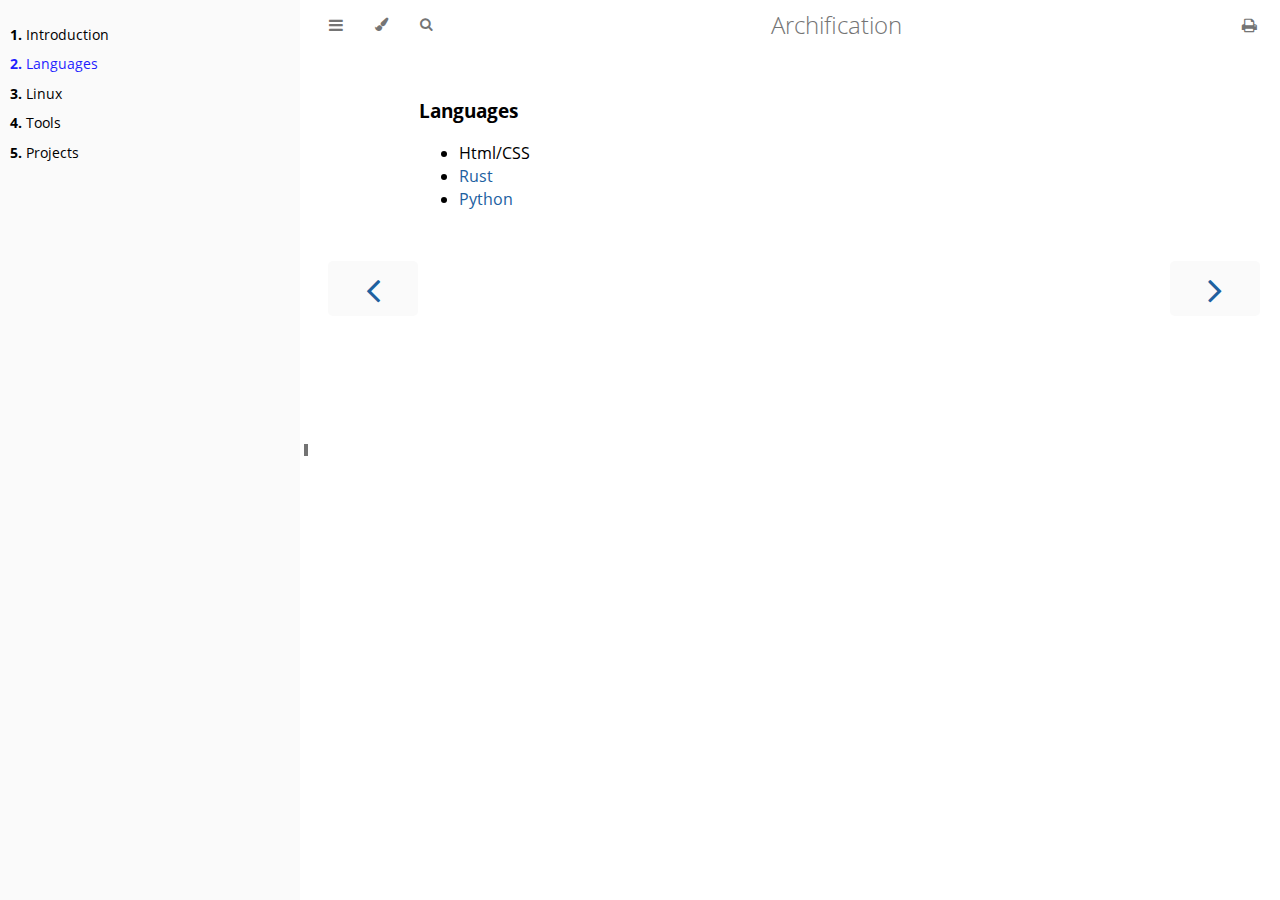
==== languages.html @ 497a0c04 "progress2" ====
<!DOCTYPE HTML>
<html lang="en" class="light" dir="ltr">
    <head>
        <!-- Book generated using mdBook -->
        <meta charset="UTF-8">
        <title>Languages - Archification</title>


        <!-- Custom HTML head -->
        
        <meta name="description" content="">
        <meta name="viewport" content="width=device-width, initial-scale=1">
        <meta name="theme-color" content="#ffffff">

        <link rel="icon" href="favicon.svg">
        <link rel="shortcut icon" href="favicon.png">
        <link rel="stylesheet" href="css/variables.css">
        <link rel="stylesheet" href="css/general.css">
        <link rel="stylesheet" href="css/chrome.css">
        <link rel="stylesheet" href="css/print.css" media="print">

        <!-- Fonts -->
        <link rel="stylesheet" href="FontAwesome/css/font-awesome.css">
        <link rel="stylesheet" href="fonts/fonts.css">

        <!-- Highlight.js Stylesheets -->
        <link rel="stylesheet" href="highlight.css">
        <link rel="stylesheet" href="tomorrow-night.css">
        <link rel="stylesheet" href="ayu-highlight.css">

        <!-- Custom theme stylesheets -->

    </head>
    <body class="sidebar-visible no-js">
    <div id="body-container">
        <!-- Provide site root to javascript -->
        <script>
            var path_to_root = "";
            var default_theme = window.matchMedia("(prefers-color-scheme: dark)").matches ? "navy" : "light";
        </script>

        <!-- Work around some values being stored in localStorage wrapped in quotes -->
        <script>
            try {
                var theme = localStorage.getItem('mdbook-theme');
                var sidebar = localStorage.getItem('mdbook-sidebar');

                if (theme.startsWith('"') && theme.endsWith('"')) {
                    localStorage.setItem('mdbook-theme', theme.slice(1, theme.length - 1));
                }

                if (sidebar.startsWith('"') && sidebar.endsWith('"')) {
                    localStorage.setItem('mdbook-sidebar', sidebar.slice(1, sidebar.length - 1));
                }
            } catch (e) { }
        </script>

        <!-- Set the theme before any content is loaded, prevents flash -->
        <script>
            var theme;
            try { theme = localStorage.getItem('mdbook-theme'); } catch(e) { }
            if (theme === null || theme === undefined) { theme = default_theme; }
            var html = document.querySelector('html');
            html.classList.remove('light')
            html.classList.add(theme);
            var body = document.querySelector('body');
            body.classList.remove('no-js')
            body.classList.add('js');
        </script>

        <input type="checkbox" id="sidebar-toggle-anchor" class="hidden">

        <!-- Hide / unhide sidebar before it is displayed -->
        <script>
            var body = document.querySelector('body');
            var sidebar = null;
            var sidebar_toggle = document.getElementById("sidebar-toggle-anchor");
            if (document.body.clientWidth >= 1080) {
                try { sidebar = localStorage.getItem('mdbook-sidebar'); } catch(e) { }
                sidebar = sidebar || 'visible';
            } else {
                sidebar = 'hidden';
            }
            sidebar_toggle.checked = sidebar === 'visible';
            body.classList.remove('sidebar-visible');
            body.classList.add("sidebar-" + sidebar);
        </script>

        <nav id="sidebar" class="sidebar" aria-label="Table of contents">
            <div class="sidebar-scrollbox">
                <ol class="chapter"><li class="chapter-item expanded "><a href="index.html"><strong aria-hidden="true">1.</strong> Introduction</a></li><li class="chapter-item expanded "><a href="languages.html" class="active"><strong aria-hidden="true">2.</strong> Languages</a></li><li class="chapter-item expanded "><a href="linux.html"><strong aria-hidden="true">3.</strong> Linux</a></li><li class="chapter-item expanded "><a href="tools.html"><strong aria-hidden="true">4.</strong> Tools</a></li><li class="chapter-item expanded "><a href="projects.html"><strong aria-hidden="true">5.</strong> Projects</a></li></ol>
            </div>
            <div id="sidebar-resize-handle" class="sidebar-resize-handle">
                <div class="sidebar-resize-indicator"></div>
            </div>
        </nav>

        <!-- Track and set sidebar scroll position -->
        <script>
            var sidebarScrollbox = document.querySelector('#sidebar .sidebar-scrollbox');
            sidebarScrollbox.addEventListener('click', function(e) {
                if (e.target.tagName === 'A') {
                    sessionStorage.setItem('sidebar-scroll', sidebarScrollbox.scrollTop);
                }
            }, { passive: true });
            var sidebarScrollTop = sessionStorage.getItem('sidebar-scroll');
            sessionStorage.removeItem('sidebar-scroll');
            if (sidebarScrollTop) {
                // preserve sidebar scroll position when navigating via links within sidebar
                sidebarScrollbox.scrollTop = sidebarScrollTop;
            } else {
                // scroll sidebar to current active section when navigating via "next/previous chapter" buttons
                var activeSection = document.querySelector('#sidebar .active');
                if (activeSection) {
                    activeSection.scrollIntoView({ block: 'center' });
                }
            }
        </script>

        <div id="page-wrapper" class="page-wrapper">

            <div class="page">
                                <div id="menu-bar-hover-placeholder"></div>
                <div id="menu-bar" class="menu-bar sticky">
                    <div class="left-buttons">
                        <label id="sidebar-toggle" class="icon-button" for="sidebar-toggle-anchor" title="Toggle Table of Contents" aria-label="Toggle Table of Contents" aria-controls="sidebar">
                            <i class="fa fa-bars"></i>
                        </label>
                        <button id="theme-toggle" class="icon-button" type="button" title="Change theme" aria-label="Change theme" aria-haspopup="true" aria-expanded="false" aria-controls="theme-list">
                            <i class="fa fa-paint-brush"></i>
                        </button>
                        <ul id="theme-list" class="theme-popup" aria-label="Themes" role="menu">
                            <li role="none"><button role="menuitem" class="theme" id="light">Light</button></li>
                            <li role="none"><button role="menuitem" class="theme" id="rust">Rust</button></li>
                            <li role="none"><button role="menuitem" class="theme" id="coal">Coal</button></li>
                            <li role="none"><button role="menuitem" class="theme" id="navy">Navy</button></li>
                            <li role="none"><button role="menuitem" class="theme" id="ayu">Ayu</button></li>
                        </ul>
                        <button id="search-toggle" class="icon-button" type="button" title="Search. (Shortkey: s)" aria-label="Toggle Searchbar" aria-expanded="false" aria-keyshortcuts="S" aria-controls="searchbar">
                            <i class="fa fa-search"></i>
                        </button>
                    </div>

                    <h1 class="menu-title">Archification</h1>

                    <div class="right-buttons">
                        <a href="print.html" title="Print this book" aria-label="Print this book">
                            <i id="print-button" class="fa fa-print"></i>
                        </a>

                    </div>
                </div>

                <div id="search-wrapper" class="hidden">
                    <form id="searchbar-outer" class="searchbar-outer">
                        <input type="search" id="searchbar" name="searchbar" placeholder="Search this book ..." aria-controls="searchresults-outer" aria-describedby="searchresults-header">
                    </form>
                    <div id="searchresults-outer" class="searchresults-outer hidden">
                        <div id="searchresults-header" class="searchresults-header"></div>
                        <ul id="searchresults">
                        </ul>
                    </div>
                </div>

                <!-- Apply ARIA attributes after the sidebar and the sidebar toggle button are added to the DOM -->
                <script>
                    document.getElementById('sidebar-toggle').setAttribute('aria-expanded', sidebar === 'visible');
                    document.getElementById('sidebar').setAttribute('aria-hidden', sidebar !== 'visible');
                    Array.from(document.querySelectorAll('#sidebar a')).forEach(function(link) {
                        link.setAttribute('tabIndex', sidebar === 'visible' ? 0 : -1);
                    });
                </script>

                <div id="content" class="content">
                    <main>
                        <h3 id="languages"><a class="header" href="#languages">Languages</a></h3>
<ul>
<li>Html/CSS</li>
<li><a href="https://www.rust-lang.org/">Rust</a></li>
<li><a href="https://www.python.org/">Python</a></li>
</ul>

                    </main>

                    <nav class="nav-wrapper" aria-label="Page navigation">
                        <!-- Mobile navigation buttons -->
                            <a rel="prev" href="index.html" class="mobile-nav-chapters previous" title="Previous chapter" aria-label="Previous chapter" aria-keyshortcuts="Left">
                                <i class="fa fa-angle-left"></i>
                            </a>

                            <a rel="next prefetch" href="linux.html" class="mobile-nav-chapters next" title="Next chapter" aria-label="Next chapter" aria-keyshortcuts="Right">
                                <i class="fa fa-angle-right"></i>
                            </a>

                        <div style="clear: both"></div>
                    </nav>
                </div>
            </div>

            <nav class="nav-wide-wrapper" aria-label="Page navigation">
                    <a rel="prev" href="index.html" class="nav-chapters previous" title="Previous chapter" aria-label="Previous chapter" aria-keyshortcuts="Left">
                        <i class="fa fa-angle-left"></i>
                    </a>

                    <a rel="next prefetch" href="linux.html" class="nav-chapters next" title="Next chapter" aria-label="Next chapter" aria-keyshortcuts="Right">
                        <i class="fa fa-angle-right"></i>
                    </a>
            </nav>

        </div>




        <script>
            window.playground_copyable = true;
        </script>


        <script src="elasticlunr.min.js"></script>
        <script src="mark.min.js"></script>
        <script src="searcher.js"></script>

        <script src="clipboard.min.js"></script>
        <script src="highlight.js"></script>
        <script src="book.js"></script>

        <!-- Custom JS scripts -->


    </div>
    </body>
</html>
---- css/variables.css ----
/* Globals */

:root {
    --sidebar-width: 300px;
    --sidebar-resize-indicator-width: 8px;
    --sidebar-resize-indicator-space: 2px;
    --page-padding: 15px;
    --content-max-width: 750px;
    --menu-bar-height: 50px;
    --mono-font: "Source Code Pro", Consolas, "Ubuntu Mono", Menlo, "DejaVu Sans Mono", monospace, monospace;
    --code-font-size: 0.875em /* please adjust the ace font size accordingly in editor.js */
}

/* Themes */

.ayu {
    --bg: hsl(210, 25%, 8%);
    --fg: #c5c5c5;

    --sidebar-bg: #14191f;
    --sidebar-fg: #c8c9db;
    --sidebar-non-existant: #5c6773;
    --sidebar-active: #ffb454;
    --sidebar-spacer: #2d334f;

    --scrollbar: var(--sidebar-fg);

    --icons: #737480;
    --icons-hover: #b7b9cc;

    --links: #0096cf;

    --inline-code-color: #ffb454;

    --theme-popup-bg: #14191f;
    --theme-popup-border: #5c6773;
    --theme-hover: #191f26;

    --quote-bg: hsl(226, 15%, 17%);
    --quote-border: hsl(226, 15%, 22%);

    --warning-border: #ff8e00;

    --table-border-color: hsl(210, 25%, 13%);
    --table-header-bg: hsl(210, 25%, 28%);
    --table-alternate-bg: hsl(210, 25%, 11%);

    --searchbar-border-color: #848484;
    --searchbar-bg: #424242;
    --searchbar-fg: #fff;
    --searchbar-shadow-color: #d4c89f;
    --searchresults-header-fg: #666;
    --searchresults-border-color: #888;
    --searchresults-li-bg: #252932;
    --search-mark-bg: #e3b171;

    --color-scheme: dark;
}

.coal {
    --bg: hsl(200, 7%, 8%);
    --fg: #98a3ad;

    --sidebar-bg: #292c2f;
    --sidebar-fg: #a1adb8;
    --sidebar-non-existant: #505254;
    --sidebar-active: #3473ad;
    --sidebar-spacer: #393939;

    --scrollbar: var(--sidebar-fg);

    --icons: #43484d;
    --icons-hover: #b3c0cc;

    --links: #2b79a2;

    --inline-code-color: #c5c8c6;

    --theme-popup-bg: #141617;
    --theme-popup-border: #43484d;
    --theme-hover: #1f2124;

    --quote-bg: hsl(234, 21%, 18%);
    --quote-border: hsl(234, 21%, 23%);

    --warning-border: #ff8e00;

    --table-border-color: hsl(200, 7%, 13%);
    --table-header-bg: hsl(200, 7%, 28%);
    --table-alternate-bg: hsl(200, 7%, 11%);

    --searchbar-border-color: #aaa;
    --searchbar-bg: #b7b7b7;
    --searchbar-fg: #000;
    --searchbar-shadow-color: #aaa;
    --searchresults-header-fg: #666;
    --searchresults-border-color: #98a3ad;
    --searchresults-li-bg: #2b2b2f;
    --search-mark-bg: #355c7d;

    --color-scheme: dark;
}

.light {
    --bg: hsl(0, 0%, 100%);
    --fg: hsl(0, 0%, 0%);

    --sidebar-bg: #fafafa;
    --sidebar-fg: hsl(0, 0%, 0%);
    --sidebar-non-existant: #aaaaaa;
    --sidebar-active: #1f1fff;
    --sidebar-spacer: #f4f4f4;

    --scrollbar: #8F8F8F;

    --icons: #747474;
    --icons-hover: #000000;

    --links: #20609f;

    --inline-code-color: #301900;

    --theme-popup-bg: #fafafa;
    --theme-popup-border: #cccccc;
    --theme-hover: #e6e6e6;

    --quote-bg: hsl(197, 37%, 96%);
    --quote-border: hsl(197, 37%, 91%);

    --warning-border: #ff8e00;

    --table-border-color: hsl(0, 0%, 95%);
    --table-header-bg: hsl(0, 0%, 80%);
    --table-alternate-bg: hsl(0, 0%, 97%);

    --searchbar-border-color: #aaa;
    --searchbar-bg: #fafafa;
    --searchbar-fg: #000;
    --searchbar-shadow-color: #aaa;
    --searchresults-header-fg: #666;
    --searchresults-border-color: #888;
    --searchresults-li-bg: #e4f2fe;
    --search-mark-bg: #a2cff5;

    --color-scheme: light;
}

.navy {
    --bg: hsl(226, 23%, 11%);
    --fg: #bcbdd0;

    --sidebar-bg: #282d3f;
    --sidebar-fg: #c8c9db;
    --sidebar-non-existant: #505274;
    --sidebar-active: #2b79a2;
    --sidebar-spacer: #2d334f;

    --scrollbar: var(--sidebar-fg);

    --icons: #737480;
    --icons-hover: #b7b9cc;

    --links: #2b79a2;

    --inline-code-color: #c5c8c6;

    --theme-popup-bg: #161923;
    --theme-popup-border: #737480;
    --theme-hover: #282e40;

    --quote-bg: hsl(226, 15%, 17%);
    --quote-border: hsl(226, 15%, 22%);

    --warning-border: #ff8e00;

    --table-border-color: hsl(226, 23%, 16%);
    --table-header-bg: hsl(226, 23%, 31%);
    --table-alternate-bg: hsl(226, 23%, 14%);

    --searchbar-border-color: #aaa;
    --searchbar-bg: #aeaec6;
    --searchbar-fg: #000;
    --searchbar-shadow-color: #aaa;
    --searchresults-header-fg: #5f5f71;
    --searchresults-border-color: #5c5c68;
    --searchresults-li-bg: #242430;
    --search-mark-bg: #a2cff5;

    --color-scheme: dark;
}

.rust {
    --bg: hsl(60, 9%, 87%);
    --fg: #262625;

    --sidebar-bg: #3b2e2a;
    --sidebar-fg: #c8c9db;
    --sidebar-non-existant: #505254;
    --sidebar-active: #e69f67;
    --sidebar-spacer: #45373a;

    --scrollbar: var(--sidebar-fg);

    --icons: #737480;
    --icons-hover: #262625;

    --links: #2b79a2;

    --inline-code-color: #6e6b5e;

    --theme-popup-bg: #e1e1db;
    --theme-popup-border: #b38f6b;
    --theme-hover: #99908a;

    --quote-bg: hsl(60, 5%, 75%);
    --quote-border: hsl(60, 5%, 70%);

    --warning-border: #ff8e00;

    --table-border-color: hsl(60, 9%, 82%);
    --table-header-bg: #b3a497;
    --table-alternate-bg: hsl(60, 9%, 84%);

    --searchbar-border-color: #aaa;
    --searchbar-bg: #fafafa;
    --searchbar-fg: #000;
    --searchbar-shadow-color: #aaa;
    --searchresults-header-fg: #666;
    --searchresults-border-color: #888;
    --searchresults-li-bg: #dec2a2;
    --search-mark-bg: #e69f67;

    --color-scheme: light;
}

@media (prefers-color-scheme: dark) {
    .light.no-js {
        --bg: hsl(200, 7%, 8%);
        --fg: #98a3ad;

        --sidebar-bg: #292c2f;
        --sidebar-fg: #a1adb8;
        --sidebar-non-existant: #505254;
        --sidebar-active: #3473ad;
        --sidebar-spacer: #393939;

        --scrollbar: var(--sidebar-fg);

        --icons: #43484d;
        --icons-hover: #b3c0cc;

        --links: #2b79a2;

        --inline-code-color: #c5c8c6;

        --theme-popup-bg: #141617;
        --theme-popup-border: #43484d;
        --theme-hover: #1f2124;

        --quote-bg: hsl(234, 21%, 18%);
        --quote-border: hsl(234, 21%, 23%);

        --warning-border: #ff8e00;

        --table-border-color: hsl(200, 7%, 13%);
        --table-header-bg: hsl(200, 7%, 28%);
        --table-alternate-bg: hsl(200, 7%, 11%);

        --searchbar-border-color: #aaa;
        --searchbar-bg: #b7b7b7;
        --searchbar-fg: #000;
        --searchbar-shadow-color: #aaa;
        --searchresults-header-fg: #666;
        --searchresults-border-color: #98a3ad;
        --searchresults-li-bg: #2b2b2f;
        --search-mark-bg: #355c7d;
    }
}
---- css/general.css ----
/* Base styles and content styles */

:root {
    /* Browser default font-size is 16px, this way 1 rem = 10px */
    font-size: 62.5%;
    color-scheme: var(--color-scheme);
}

html {
    font-family: "Open Sans", sans-serif;
    color: var(--fg);
    background-color: var(--bg);
    text-size-adjust: none;
    -webkit-text-size-adjust: none;
}

body {
    margin: 0;
    font-size: 1.6rem;
    overflow-x: hidden;
}

code {
    font-family: var(--mono-font) !important;
    font-size: var(--code-font-size);
    direction: ltr !important;
}

/* make long words/inline code not x overflow */
main {
    overflow-wrap: break-word;
}

/* make wide tables scroll if they overflow */
.table-wrapper {
    overflow-x: auto;
}

/* Don't change font size in headers. */
h1 code, h2 code, h3 code, h4 code, h5 code, h6 code {
    font-size: unset;
}

.left { float: left; }
.right { float: right; }
.boring { opacity: 0.6; }
.hide-boring .boring { display: none; }
.hidden { display: none !important; }

h2, h3 { margin-block-start: 2.5em; }
h4, h5 { margin-block-start: 2em; }

.header + .header h3,
.header + .header h4,
.header + .header h5 {
    margin-block-start: 1em;
}

h1:target::before,
h2:target::before,
h3:target::before,
h4:target::before,
h5:target::before,
h6:target::before {
    display: inline-block;
    content: "»";
    margin-inline-start: -30px;
    width: 30px;
}

/* This is broken on Safari as of version 14, but is fixed
   in Safari Technology Preview 117 which I think will be Safari 14.2.
   https://bugs.webkit.org/show_bug.cgi?id=218076
*/
:target {
    /* Safari does not support logical properties */
    scroll-margin-top: calc(var(--menu-bar-height) + 0.5em);
}

.page {
    outline: 0;
    padding: 0 var(--page-padding);
    margin-block-start: calc(0px - var(--menu-bar-height)); /* Compensate for the #menu-bar-hover-placeholder */
}
.page-wrapper {
    box-sizing: border-box;
    background-color: var(--bg);
}
.no-js .page-wrapper,
.js:not(.sidebar-resizing) .page-wrapper {
    transition: margin-left 0.3s ease, transform 0.3s ease; /* Animation: slide away */
}
[dir=rtl] .js:not(.sidebar-resizing) .page-wrapper {
    transition: margin-right 0.3s ease, transform 0.3s ease; /* Animation: slide away */
}

.content {
    overflow-y: auto;
    padding: 0 5px 50px 5px;
}
.content main {
    margin-inline-start: auto;
    margin-inline-end: auto;
    max-width: var(--content-max-width);
}
.content p { line-height: 1.45em; }
.content ol { line-height: 1.45em; }
.content ul { line-height: 1.45em; }
.content a { text-decoration: none; }
.content a:hover { text-decoration: underline; }
.content img, .content video { max-width: 100%; }
.content .header:link,
.content .header:visited {
    color: var(--fg);
}
.content .header:link,
.content .header:visited:hover {
    text-decoration: none;
}

table {
    margin: 0 auto;
    border-collapse: collapse;
}
table td {
    padding: 3px 20px;
    border: 1px var(--table-border-color) solid;
}
table thead {
    background: var(--table-header-bg);
}
table thead td {
    font-weight: 700;
    border: none;
}
table thead th {
    padding: 3px 20px;
}
table thead tr {
    border: 1px var(--table-header-bg) solid;
}
/* Alternate background colors for rows */
table tbody tr:nth-child(2n) {
    background: var(--table-alternate-bg);
}


blockquote {
    margin: 20px 0;
    padding: 0 20px;
    color: var(--fg);
    background-color: var(--quote-bg);
    border-block-start: .1em solid var(--quote-border);
    border-block-end: .1em solid var(--quote-border);
}

.warning {
    margin: 20px;
    padding: 0 20px;
    border-inline-start: 2px solid var(--warning-border);
}

.warning:before {
    position: absolute;
    width: 3rem;
    height: 3rem;
    margin-inline-start: calc(-1.5rem - 21px);
    content: "ⓘ";
    text-align: center;
    background-color: var(--bg);
    color: var(--warning-border);
    font-weight: bold;
    font-size: 2rem;
}

blockquote .warning:before {
    background-color: var(--quote-bg);
}

kbd {
    background-color: var(--table-border-color);
    border-radius: 4px;
    border: solid 1px var(--theme-popup-border);
    box-shadow: inset 0 -1px 0 var(--theme-hover);
    display: inline-block;
    font-size: var(--code-font-size);
    font-family: var(--mono-font);
    line-height: 10px;
    padding: 4px 5px;
    vertical-align: middle;
}

:not(.footnote-definition) + .footnote-definition,
.footnote-definition + :not(.footnote-definition) {
    margin-block-start: 2em;
}
.footnote-definition {
    font-size: 0.9em;
    margin: 0.5em 0;
}
.footnote-definition p {
    display: inline;
}

.tooltiptext {
    position: absolute;
    visibility: hidden;
    color: #fff;
    background-color: #333;
    transform: translateX(-50%); /* Center by moving tooltip 50% of its width left */
    left: -8px; /* Half of the width of the icon */
    top: -35px;
    font-size: 0.8em;
    text-align: center;
    border-radius: 6px;
    padding: 5px 8px;
    margin: 5px;
    z-index: 1000;
}
.tooltipped .tooltiptext {
    visibility: visible;
}

.chapter li.part-title {
    color: var(--sidebar-fg);
    margin: 5px 0px;
    font-weight: bold;
}

.result-no-output {
    font-style: italic;
}
---- css/chrome.css ----
/* CSS for UI elements (a.k.a. chrome) */

html {
    scrollbar-color: var(--scrollbar) var(--bg);
}
#searchresults a,
.content a:link,
a:visited,
a > .hljs {
    color: var(--links);
}

/*
    body-container is necessary because mobile browsers don't seem to like
    overflow-x on the body tag when there is a <meta name="viewport"> tag.
*/
#body-container {
    /*
        This is used when the sidebar pushes the body content off the side of
        the screen on small screens. Without it, dragging on mobile Safari
        will want to reposition the viewport in a weird way.
    */
    overflow-x: clip;
}

/* Menu Bar */

#menu-bar,
#menu-bar-hover-placeholder {
    z-index: 101;
    margin: auto calc(0px - var(--page-padding));
}
#menu-bar {
    position: relative;
    display: flex;
    flex-wrap: wrap;
    background-color: var(--bg);
    border-block-end-color: var(--bg);
    border-block-end-width: 1px;
    border-block-end-style: solid;
}
#menu-bar.sticky,
.js #menu-bar-hover-placeholder:hover + #menu-bar,
.js #menu-bar:hover,
.js.sidebar-visible #menu-bar {
    position: -webkit-sticky;
    position: sticky;
    top: 0 !important;
}
#menu-bar-hover-placeholder {
    position: sticky;
    position: -webkit-sticky;
    top: 0;
    height: var(--menu-bar-height);
}
#menu-bar.bordered {
    border-block-end-color: var(--table-border-color);
}
#menu-bar i, #menu-bar .icon-button {
    position: relative;
    padding: 0 8px;
    z-index: 10;
    line-height: var(--menu-bar-height);
    cursor: pointer;
    transition: color 0.5s;
}
@media only screen and (max-width: 420px) {
    #menu-bar i, #menu-bar .icon-button {
        padding: 0 5px;
    }
}

.icon-button {
    border: none;
    background: none;
    padding: 0;
    color: inherit;
}
.icon-button i {
    margin: 0;
}

.right-buttons {
    margin: 0 15px;
}
.right-buttons a {
    text-decoration: none;
}

.left-buttons {
    display: flex;
    margin: 0 5px;
}
.no-js .left-buttons button {
    display: none;
}

.menu-title {
    display: inline-block;
    font-weight: 200;
    font-size: 2.4rem;
    line-height: var(--menu-bar-height);
    text-align: center;
    margin: 0;
    flex: 1;
    white-space: nowrap;
    overflow: hidden;
    text-overflow: ellipsis;
}
.js .menu-title {
    cursor: pointer;
}

.menu-bar,
.menu-bar:visited,
.nav-chapters,
.nav-chapters:visited,
.mobile-nav-chapters,
.mobile-nav-chapters:visited,
.menu-bar .icon-button,
.menu-bar a i {
    color: var(--icons);
}

.menu-bar i:hover,
.menu-bar .icon-button:hover,
.nav-chapters:hover,
.mobile-nav-chapters i:hover {
    color: var(--icons-hover);
}

/* Nav Icons */

.nav-chapters {
    font-size: 2.5em;
    text-align: center;
    text-decoration: none;

    position: fixed;
    top: 0;
    bottom: 0;
    margin: 0;
    max-width: 150px;
    min-width: 90px;

    display: flex;
    justify-content: center;
    align-content: center;
    flex-direction: column;

    transition: color 0.5s, background-color 0.5s;
}

.nav-chapters:hover {
    text-decoration: none;
    background-color: var(--theme-hover);
    transition: background-color 0.15s, color 0.15s;
}

.nav-wrapper {
    margin-block-start: 50px;
    display: none;
}

.mobile-nav-chapters {
    font-size: 2.5em;
    text-align: center;
    text-decoration: none;
    width: 90px;
    border-radius: 5px;
    background-color: var(--sidebar-bg);
}

/* Only Firefox supports flow-relative values */
.previous { float: left; }
[dir=rtl] .previous { float: right; }

/* Only Firefox supports flow-relative values */
.next {
    float: right;
    right: var(--page-padding);
}
[dir=rtl] .next {
    float: left;
    right: unset;
    left: var(--page-padding);
}

/* Use the correct buttons for RTL layouts*/
[dir=rtl] .previous i.fa-angle-left:before {content:"\f105";}
[dir=rtl] .next i.fa-angle-right:before { content:"\f104"; }

@media only screen and (max-width: 1080px) {
    .nav-wide-wrapper { display: none; }
    .nav-wrapper { display: block; }
}

/* sidebar-visible */
@media only screen and (max-width: 1380px) {
    #sidebar-toggle-anchor:checked ~ .page-wrapper .nav-wide-wrapper { display: none; }
    #sidebar-toggle-anchor:checked ~ .page-wrapper .nav-wrapper { display: block; }
}

/* Inline code */

:not(pre) > .hljs {
    display: inline;
    padding: 0.1em 0.3em;
    border-radius: 3px;
}

:not(pre):not(a) > .hljs {
    color: var(--inline-code-color);
    overflow-x: initial;
}

a:hover > .hljs {
    text-decoration: underline;
}

pre {
    position: relative;
}
pre > .buttons {
    position: absolute;
    z-index: 100;
    right: 0px;
    top: 2px;
    margin: 0px;
    padding: 2px 0px;

    color: var(--sidebar-fg);
    cursor: pointer;
    visibility: hidden;
    opacity: 0;
    transition: visibility 0.1s linear, opacity 0.1s linear;
}
pre:hover > .buttons {
    visibility: visible;
    opacity: 1
}
pre > .buttons :hover {
    color: var(--sidebar-active);
    border-color: var(--icons-hover);
    background-color: var(--theme-hover);
}
pre > .buttons i {
    margin-inline-start: 8px;
}
pre > .buttons button {
    cursor: inherit;
    margin: 0px 5px;
    padding: 3px 5px;
    font-size: 14px;

    border-style: solid;
    border-width: 1px;
    border-radius: 4px;
    border-color: var(--icons);
    background-color: var(--theme-popup-bg);
    transition: 100ms;
    transition-property: color,border-color,background-color;
    color: var(--icons);
}
@media (pointer: coarse) {
    pre > .buttons button {
        /* On mobile, make it easier to tap buttons. */
        padding: 0.3rem 1rem;
    }

    .sidebar-resize-indicator {
        /* Hide resize indicator on devices with limited accuracy */
        display: none;
    }
}
pre > code {
    display: block;
    padding: 1rem;
}

/* FIXME: ACE editors overlap their buttons because ACE does absolute
   positioning within the code block which breaks padding. The only solution I
   can think of is to move the padding to the outer pre tag (or insert a div
   wrapper), but that would require fixing a whole bunch of CSS rules.
*/
.hljs.ace_editor {
  padding: 0rem 0rem;
}

pre > .result {
    margin-block-start: 10px;
}

/* Search */

#searchresults a {
    text-decoration: none;
}

mark {
    border-radius: 2px;
    padding-block-start: 0;
    padding-block-end: 1px;
    padding-inline-start: 3px;
    padding-inline-end: 3px;
    margin-block-start: 0;
    margin-block-end: -1px;
    margin-inline-start: -3px;
    margin-inline-end: -3px;
    background-color: var(--search-mark-bg);
    transition: background-color 300ms linear;
    cursor: pointer;
}

mark.fade-out {
    background-color: rgba(0,0,0,0) !important;
    cursor: auto;
}

.searchbar-outer {
    margin-inline-start: auto;
    margin-inline-end: auto;
    max-width: var(--content-max-width);
}

#searchbar {
    width: 100%;
    margin-block-start: 5px;
    margin-block-end: 0;
    margin-inline-start: auto;
    margin-inline-end: auto;
    padding: 10px 16px;
    transition: box-shadow 300ms ease-in-out;
    border: 1px solid var(--searchbar-border-color);
    border-radius: 3px;
    background-color: var(--searchbar-bg);
    color: var(--searchbar-fg);
}
#searchbar:focus,
#searchbar.active {
    box-shadow: 0 0 3px var(--searchbar-shadow-color);
}

.searchresults-header {
    font-weight: bold;
    font-size: 1em;
    padding-block-start: 18px;
    padding-block-end: 0;
    padding-inline-start: 5px;
    padding-inline-end: 0;
    color: var(--searchresults-header-fg);
}

.searchresults-outer {
    margin-inline-start: auto;
    margin-inline-end: auto;
    max-width: var(--content-max-width);
    border-block-end: 1px dashed var(--searchresults-border-color);
}

ul#searchresults {
    list-style: none;
    padding-inline-start: 20px;
}
ul#searchresults li {
    margin: 10px 0px;
    padding: 2px;
    border-radius: 2px;
}
ul#searchresults li.focus {
    background-color: var(--searchresults-li-bg);
}
ul#searchresults span.teaser {
    display: block;
    clear: both;
    margin-block-start: 5px;
    margin-block-end: 0;
    margin-inline-start: 20px;
    margin-inline-end: 0;
    font-size: 0.8em;
}
ul#searchresults span.teaser em {
    font-weight: bold;
    font-style: normal;
}

/* Sidebar */

.sidebar {
    position: fixed;
    left: 0;
    top: 0;
    bottom: 0;
    width: var(--sidebar-width);
    font-size: 0.875em;
    box-sizing: border-box;
    -webkit-overflow-scrolling: touch;
    overscroll-behavior-y: contain;
    background-color: var(--sidebar-bg);
    color: var(--sidebar-fg);
}
[dir=rtl] .sidebar { left: unset; right: 0; }
.sidebar-resizing {
    -moz-user-select: none;
    -webkit-user-select: none;
    -ms-user-select: none;
    user-select: none;
}
.no-js .sidebar,
.js:not(.sidebar-resizing) .sidebar {
    transition: transform 0.3s; /* Animation: slide away */
}
.sidebar code {
    line-height: 2em;
}
.sidebar .sidebar-scrollbox {
    overflow-y: auto;
    position: absolute;
    top: 0;
    bottom: 0;
    left: 0;
    right: 0;
    padding: 10px 10px;
}
.sidebar .sidebar-resize-handle {
    position: absolute;
    cursor: col-resize;
    width: 0;
    right: calc(var(--sidebar-resize-indicator-width) * -1);
    top: 0;
    bottom: 0;
    display: flex;
    align-items: center;
}

.sidebar-resize-handle .sidebar-resize-indicator {
    width: 100%;
    height: 12px;
    background-color: var(--icons);
    margin-inline-start: var(--sidebar-resize-indicator-space);
}

[dir=rtl] .sidebar .sidebar-resize-handle {
    left: calc(var(--sidebar-resize-indicator-width) * -1);
    right: unset;
}
.js .sidebar .sidebar-resize-handle {
    cursor: col-resize;
    width: calc(var(--sidebar-resize-indicator-width) - var(--sidebar-resize-indicator-space));
}
/* sidebar-hidden */
#sidebar-toggle-anchor:not(:checked) ~ .sidebar {
    transform: translateX(calc(0px - var(--sidebar-width) - var(--sidebar-resize-indicator-width)));
    z-index: -1;
}
[dir=rtl] #sidebar-toggle-anchor:not(:checked) ~ .sidebar {
    transform: translateX(calc(var(--sidebar-width) + var(--sidebar-resize-indicator-width)));
}
.sidebar::-webkit-scrollbar {
    background: var(--sidebar-bg);
}
.sidebar::-webkit-scrollbar-thumb {
    background: var(--scrollbar);
}

/* sidebar-visible */
#sidebar-toggle-anchor:checked ~ .page-wrapper {
    transform: translateX(calc(var(--sidebar-width) + var(--sidebar-resize-indicator-width)));
}
[dir=rtl] #sidebar-toggle-anchor:checked ~ .page-wrapper {
    transform: translateX(calc(0px - var(--sidebar-width) - var(--sidebar-resize-indicator-width)));
}
@media only screen and (min-width: 620px) {
    #sidebar-toggle-anchor:checked ~ .page-wrapper {
        transform: none;
        margin-inline-start: calc(var(--sidebar-width) + var(--sidebar-resize-indicator-width));
    }
    [dir=rtl] #sidebar-toggle-anchor:checked ~ .page-wrapper {
        transform: none;
    }
}

.chapter {
    list-style: none outside none;
    padding-inline-start: 0;
    line-height: 2.2em;
}

.chapter ol {
    width: 100%;
}

.chapter li {
    display: flex;
    color: var(--sidebar-non-existant);
}
.chapter li a {
    display: block;
    padding: 0;
    text-decoration: none;
    color: var(--sidebar-fg);
}

.chapter li a:hover {
    color: var(--sidebar-active);
}

.chapter li a.active {
    color: var(--sidebar-active);
}

.chapter li > a.toggle {
    cursor: pointer;
    display: block;
    margin-inline-start: auto;
    padding: 0 10px;
    user-select: none;
    opacity: 0.68;
}

.chapter li > a.toggle div {
    transition: transform 0.5s;
}

/* collapse the section */
.chapter li:not(.expanded) + li > ol {
    display: none;
}

.chapter li.chapter-item {
    line-height: 1.5em;
    margin-block-start: 0.6em;
}

.chapter li.expanded > a.toggle div {
    transform: rotate(90deg);
}

.spacer {
    width: 100%;
    height: 3px;
    margin: 5px 0px;
}
.chapter .spacer {
    background-color: var(--sidebar-spacer);
}

@media (-moz-touch-enabled: 1), (pointer: coarse) {
    .chapter li a { padding: 5px 0; }
    .spacer { margin: 10px 0; }
}

.section {
    list-style: none outside none;
    padding-inline-start: 20px;
    line-height: 1.9em;
}

/* Theme Menu Popup */

.theme-popup {
    position: absolute;
    left: 10px;
    top: var(--menu-bar-height);
    z-index: 1000;
    border-radius: 4px;
    font-size: 0.7em;
    color: var(--fg);
    background: var(--theme-popup-bg);
    border: 1px solid var(--theme-popup-border);
    margin: 0;
    padding: 0;
    list-style: none;
    display: none;
    /* Don't let the children's background extend past the rounded corners. */
    overflow: hidden;
}
[dir=rtl] .theme-popup { left: unset;  right: 10px; }
.theme-popup .default {
    color: var(--icons);
}
.theme-popup .theme {
    width: 100%;
    border: 0;
    margin: 0;
    padding: 2px 20px;
    line-height: 25px;
    white-space: nowrap;
    text-align: start;
    cursor: pointer;
    color: inherit;
    background: inherit;
    font-size: inherit;
}
.theme-popup .theme:hover {
    background-color: var(--theme-hover);
}

.theme-selected::before {
    display: inline-block;
    content: "✓";
    margin-inline-start: -14px;
    width: 14px;
}
---- css/print.css ----
#sidebar,
#menu-bar,
.nav-chapters,
.mobile-nav-chapters {
    display: none;
}

#page-wrapper.page-wrapper {
    transform: none !important;
    margin-inline-start: 0px;
    overflow-y: initial;
}

#content {
    max-width: none;
    margin: 0;
    padding: 0;
}

.page {
    overflow-y: initial;
}

code {
    direction: ltr !important;
}

pre > .buttons {
    z-index: 2;
}

a, a:visited, a:active, a:hover {
    color: #4183c4;
    text-decoration: none;
}

h1, h2, h3, h4, h5, h6 {
    page-break-inside: avoid;
    page-break-after: avoid;
}

pre, code {
    page-break-inside: avoid;
    white-space: pre-wrap;
}

.fa {
    display: none !important;
}
---- fonts/fonts.css ----
/* Open Sans is licensed under the Apache License, Version 2.0. See http://www.apache.org/licenses/LICENSE-2.0 */
/* Source Code Pro is under the Open Font License. See https://scripts.sil.org/cms/scripts/page.php?site_id=nrsi&id=OFL */

/* open-sans-300 - latin_vietnamese_latin-ext_greek-ext_greek_cyrillic-ext_cyrillic */
@font-face {
  font-family: 'Open Sans';
  font-style: normal;
  font-weight: 300;
  src: local('Open Sans Light'), local('OpenSans-Light'),
       url('open-sans-v17-all-charsets-300.woff2') format('woff2');
}

/* open-sans-300italic - latin_vietnamese_latin-ext_greek-ext_greek_cyrillic-ext_cyrillic */
@font-face {
  font-family: 'Open Sans';
  font-style: italic;
  font-weight: 300;
  src: local('Open Sans Light Italic'), local('OpenSans-LightItalic'),
       url('open-sans-v17-all-charsets-300italic.woff2') format('woff2');
}

/* open-sans-regular - latin_vietnamese_latin-ext_greek-ext_greek_cyrillic-ext_cyrillic */
@font-face {
  font-family: 'Open Sans';
  font-style: normal;
  font-weight: 400;
  src: local('Open Sans Regular'), local('OpenSans-Regular'),
       url('open-sans-v17-all-charsets-regular.woff2') format('woff2');
}

/* open-sans-italic - latin_vietnamese_latin-ext_greek-ext_greek_cyrillic-ext_cyrillic */
@font-face {
  font-family: 'Open Sans';
  font-style: italic;
  font-weight: 400;
  src: local('Open Sans Italic'), local('OpenSans-Italic'),
       url('open-sans-v17-all-charsets-italic.woff2') format('woff2');
}

/* open-sans-600 - latin_vietnamese_latin-ext_greek-ext_greek_cyrillic-ext_cyrillic */
@font-face {
  font-family: 'Open Sans';
  font-style: normal;
  font-weight: 600;
  src: local('Open Sans SemiBold'), local('OpenSans-SemiBold'),
       url('open-sans-v17-all-charsets-600.woff2') format('woff2');
}

/* open-sans-600italic - latin_vietnamese_latin-ext_greek-ext_greek_cyrillic-ext_cyrillic */
@font-face {
  font-family: 'Open Sans';
  font-style: italic;
  font-weight: 600;
  src: local('Open Sans SemiBold Italic'), local('OpenSans-SemiBoldItalic'),
       url('open-sans-v17-all-charsets-600italic.woff2') format('woff2');
}

/* open-sans-700 - latin_vietnamese_latin-ext_greek-ext_greek_cyrillic-ext_cyrillic */
@font-face {
  font-family: 'Open Sans';
  font-style: normal;
  font-weight: 700;
  src: local('Open Sans Bold'), local('OpenSans-Bold'),
       url('open-sans-v17-all-charsets-700.woff2') format('woff2');
}

/* open-sans-700italic - latin_vietnamese_latin-ext_greek-ext_greek_cyrillic-ext_cyrillic */
@font-face {
  font-family: 'Open Sans';
  font-style: italic;
  font-weight: 700;
  src: local('Open Sans Bold Italic'), local('OpenSans-BoldItalic'),
       url('open-sans-v17-all-charsets-700italic.woff2') format('woff2');
}

/* open-sans-800 - latin_vietnamese_latin-ext_greek-ext_greek_cyrillic-ext_cyrillic */
@font-face {
  font-family: 'Open Sans';
  font-style: normal;
  font-weight: 800;
  src: local('Open Sans ExtraBold'), local('OpenSans-ExtraBold'),
       url('open-sans-v17-all-charsets-800.woff2') format('woff2');
}

/* open-sans-800italic - latin_vietnamese_latin-ext_greek-ext_greek_cyrillic-ext_cyrillic */
@font-face {
  font-family: 'Open Sans';
  font-style: italic;
  font-weight: 800;
  src: local('Open Sans ExtraBold Italic'), local('OpenSans-ExtraBoldItalic'),
       url('open-sans-v17-all-charsets-800italic.woff2') format('woff2');
}

/* source-code-pro-500 - latin_vietnamese_latin-ext_greek_cyrillic-ext_cyrillic */
@font-face {
  font-family: 'Source Code Pro';
  font-style: normal;
  font-weight: 500;
  src: url('source-code-pro-v11-all-charsets-500.woff2') format('woff2');
}
---- highlight.css ----
/*
 * An increased contrast highlighting scheme loosely based on the
 * "Base16 Atelier Dune Light" theme by Bram de Haan
 * (http://atelierbram.github.io/syntax-highlighting/atelier-schemes/dune)
 * Original Base16 color scheme by Chris Kempson
 * (https://github.com/chriskempson/base16)
 */

/* Comment */
.hljs-comment,
.hljs-quote {
  color: #575757;
}

/* Red */
.hljs-variable,
.hljs-template-variable,
.hljs-attribute,
.hljs-tag,
.hljs-name,
.hljs-regexp,
.hljs-link,
.hljs-name,
.hljs-selector-id,
.hljs-selector-class {
  color: #d70025;
}

/* Orange */
.hljs-number,
.hljs-meta,
.hljs-built_in,
.hljs-builtin-name,
.hljs-literal,
.hljs-type,
.hljs-params {
  color: #b21e00;
}

/* Green */
.hljs-string,
.hljs-symbol,
.hljs-bullet {
  color: #008200;
}

/* Blue */
.hljs-title,
.hljs-section {
  color: #0030f2;
}

/* Purple */
.hljs-keyword,
.hljs-selector-tag {
  color: #9d00ec;
}

.hljs {
  display: block;
  overflow-x: auto;
  background: #f6f7f6;
  color: #000;
}

.hljs-emphasis {
  font-style: italic;
}

.hljs-strong {
  font-weight: bold;
}

.hljs-addition {
  color: #22863a;
  background-color: #f0fff4;
}

.hljs-deletion {
  color: #b31d28;
  background-color: #ffeef0;
}
---- tomorrow-night.css ----
/* Tomorrow Night Theme */
/* https://github.com/jmblog/color-themes-for-highlightjs */
/* Original theme - https://github.com/chriskempson/tomorrow-theme */
/* https://github.com/jmblog/color-themes-for-highlightjs */

/* Tomorrow Comment */
.hljs-comment {
  color: #969896;
}

/* Tomorrow Red */
.hljs-variable,
.hljs-attribute,
.hljs-tag,
.hljs-regexp,
.ruby .hljs-constant,
.xml .hljs-tag .hljs-title,
.xml .hljs-pi,
.xml .hljs-doctype,
.html .hljs-doctype,
.css .hljs-id,
.css .hljs-class,
.css .hljs-pseudo {
  color: #cc6666;
}

/* Tomorrow Orange */
.hljs-number,
.hljs-preprocessor,
.hljs-pragma,
.hljs-built_in,
.hljs-literal,
.hljs-params,
.hljs-constant {
  color: #de935f;
}

/* Tomorrow Yellow */
.ruby .hljs-class .hljs-title,
.css .hljs-rule .hljs-attribute {
  color: #f0c674;
}

/* Tomorrow Green */
.hljs-string,
.hljs-value,
.hljs-inheritance,
.hljs-header,
.hljs-name,
.ruby .hljs-symbol,
.xml .hljs-cdata {
  color: #b5bd68;
}

/* Tomorrow Aqua */
.hljs-title,
.css .hljs-hexcolor {
  color: #8abeb7;
}

/* Tomorrow Blue */
.hljs-function,
.python .hljs-decorator,
.python .hljs-title,
.ruby .hljs-function .hljs-title,
.ruby .hljs-title .hljs-keyword,
.perl .hljs-sub,
.javascript .hljs-title,
.coffeescript .hljs-title {
  color: #81a2be;
}

/* Tomorrow Purple */
.hljs-keyword,
.javascript .hljs-function {
  color: #b294bb;
}

.hljs {
  display: block;
  overflow-x: auto;
  background: #1d1f21;
  color: #c5c8c6;
}

.coffeescript .javascript,
.javascript .xml,
.tex .hljs-formula,
.xml .javascript,
.xml .vbscript,
.xml .css,
.xml .hljs-cdata {
  opacity: 0.5;
}

.hljs-addition {
  color: #718c00;
}

.hljs-deletion {
  color: #c82829;
}
---- ayu-highlight.css ----
/*
Based off of the Ayu theme
Original by Dempfi (https://github.com/dempfi/ayu)
*/

.hljs {
  display: block;
  overflow-x: auto;
  background: #191f26;
  color: #e6e1cf;
}

.hljs-comment,
.hljs-quote {
  color: #5c6773;
  font-style: italic;
}

.hljs-variable,
.hljs-template-variable,
.hljs-attribute,
.hljs-attr,
.hljs-regexp,
.hljs-link,
.hljs-selector-id,
.hljs-selector-class {
  color: #ff7733;
}

.hljs-number,
.hljs-meta,
.hljs-builtin-name,
.hljs-literal,
.hljs-type,
.hljs-params {
  color: #ffee99;
}

.hljs-string,
.hljs-bullet {
  color: #b8cc52;
}

.hljs-title,
.hljs-built_in,
.hljs-section {
  color: #ffb454;
}

.hljs-keyword,
.hljs-selector-tag,
.hljs-symbol {
  color: #ff7733;
}

.hljs-name {
    color: #36a3d9;
}

.hljs-tag {
    color: #00568d;
}

.hljs-emphasis {
  font-style: italic;
}

.hljs-strong {
  font-weight: bold;
}

.hljs-addition {
  color: #91b362;
}

.hljs-deletion {
  color: #d96c75;
}
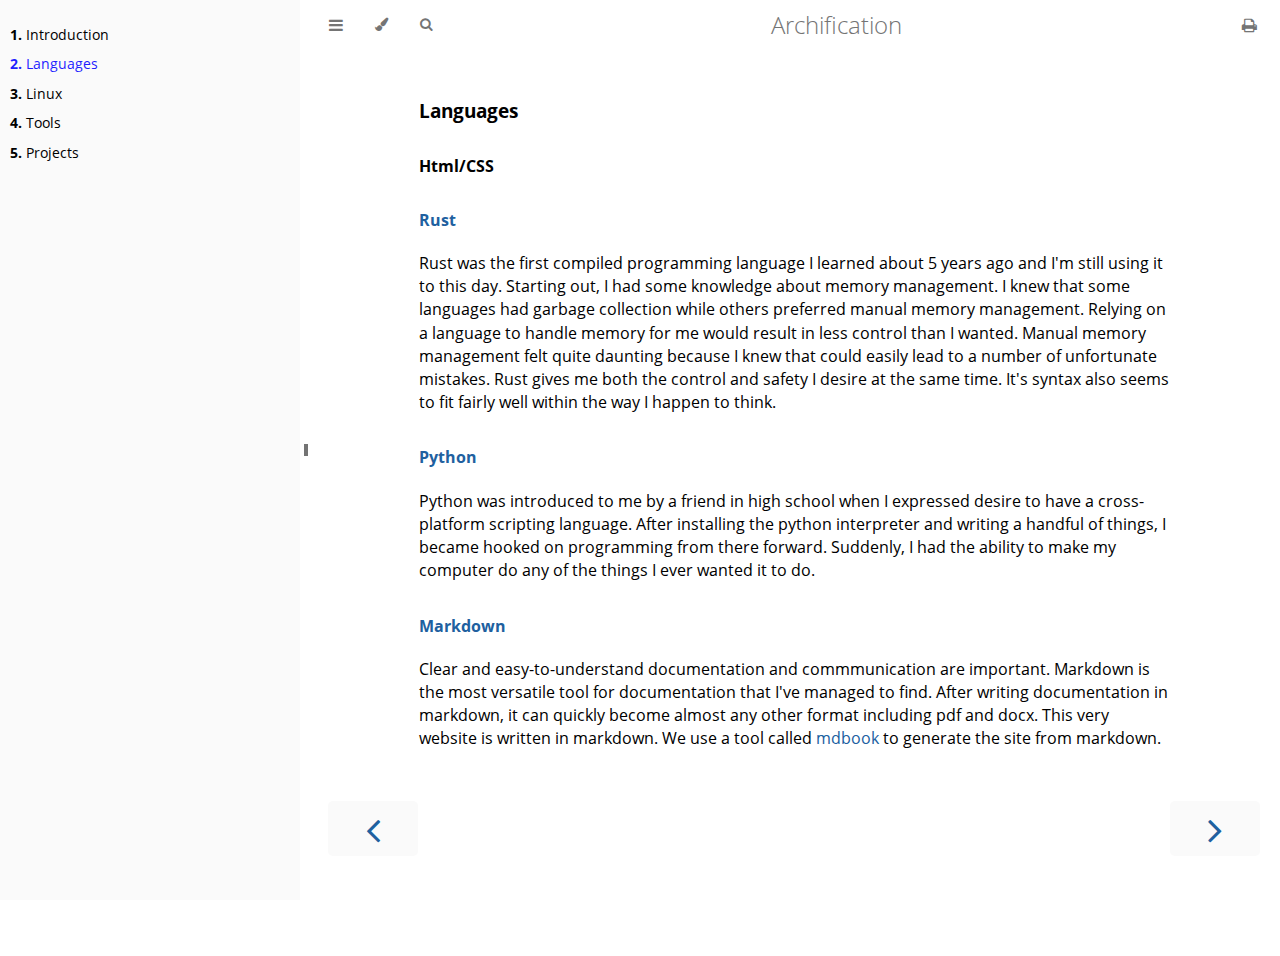
==== commit a79eb2b4: "progress" ====
--- a/languages.html
+++ b/languages.html
@@ -174,11 +174,24 @@
                 <div id="content" class="content">
                     <main>
                         <h3 id="languages"><a class="header" href="#languages">Languages</a></h3>
-<ul>
-<li>Html/CSS</li>
-<li><a href="https://www.rust-lang.org/">Rust</a></li>
-<li><a href="https://www.python.org/">Python</a></li>
-</ul>
+<h4 id="htmlcss"><a class="header" href="#htmlcss">Html/CSS</a></h4>
+<h4 id="rust"><a class="header" href="#rust"><a href="https://www.rust-lang.org/">Rust</a></a></h4>
+<p>Rust was the first compiled programming language I learned about 5 years ago and I'm still using it to this day.
+Starting out, I had some knowledge about memory management.
+I knew that some languages had garbage collection while others preferred manual memory management.
+Relying on a language to handle memory for me would result in less control than I wanted.
+Manual memory management felt quite daunting because I knew that could easily lead to a number of unfortunate mistakes.
+Rust gives me both the control and safety I desire at the same time.
+It's syntax also seems to fit fairly well within the way I happen to think.</p>
+<h4 id="python"><a class="header" href="#python"><a href="https://www.python.org/">Python</a></a></h4>
+<p>Python was introduced to me by a friend in high school when I expressed desire to have a cross-platform scripting language.
+After installing the python interpreter and writing a handful of things, I became hooked on programming from there forward.
+Suddenly, I had the ability to make my computer do any of the things I ever wanted it to do.</p>
+<h4 id="markdown"><a class="header" href="#markdown"><a href="https://www.markdownguide.org/">Markdown</a></a></h4>
+<p>Clear and easy-to-understand documentation and commmunication are important.
+Markdown is the most versatile tool for documentation that I've managed to find.
+After writing documentation in markdown, it can quickly become almost any other format including pdf and docx.
+This very website is written in markdown. We use a tool called <a href="https://github.com/rust-lang/mdBook">mdbook</a> to generate the site from markdown.</p>
 
                     </main>
 
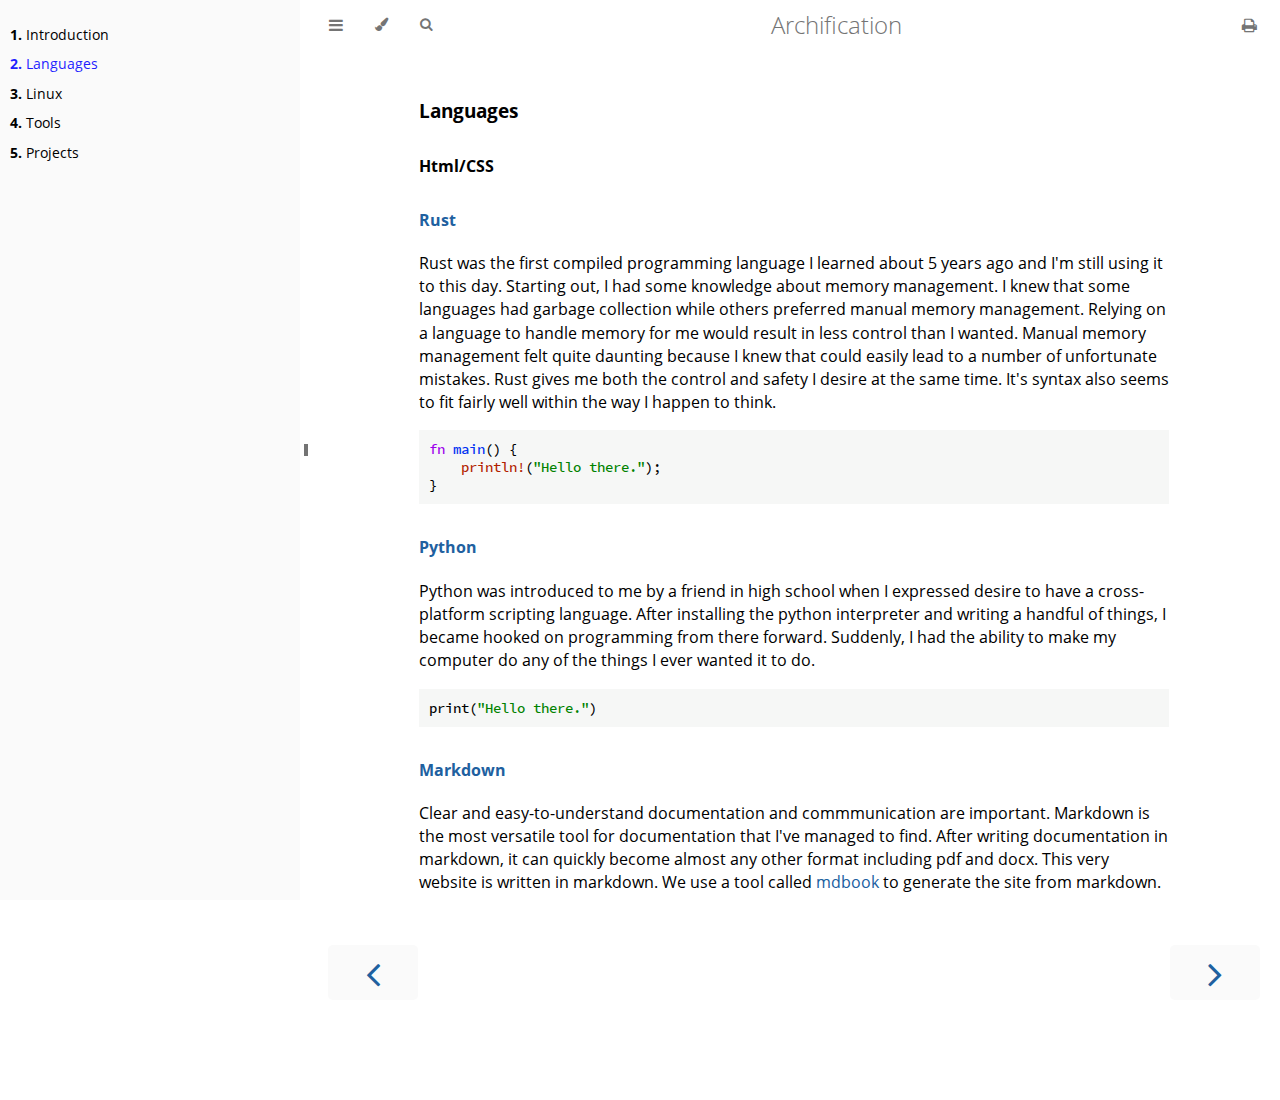
==== commit dfd5a725: "code?" ====
--- a/languages.html
+++ b/languages.html
@@ -183,10 +183,16 @@
 Manual memory management felt quite daunting because I knew that could easily lead to a number of unfortunate mistakes.
 Rust gives me both the control and safety I desire at the same time.
 It's syntax also seems to fit fairly well within the way I happen to think.</p>
+<pre><code class="language-rs">fn main() {
+    println!("Hello there.");
+}
+</code></pre>
 <h4 id="python"><a class="header" href="#python"><a href="https://www.python.org/">Python</a></a></h4>
 <p>Python was introduced to me by a friend in high school when I expressed desire to have a cross-platform scripting language.
 After installing the python interpreter and writing a handful of things, I became hooked on programming from there forward.
 Suddenly, I had the ability to make my computer do any of the things I ever wanted it to do.</p>
+<pre><code class="language-py">print("Hello there.")
+</code></pre>
 <h4 id="markdown"><a class="header" href="#markdown"><a href="https://www.markdownguide.org/">Markdown</a></a></h4>
 <p>Clear and easy-to-understand documentation and commmunication are important.
 Markdown is the most versatile tool for documentation that I've managed to find.
